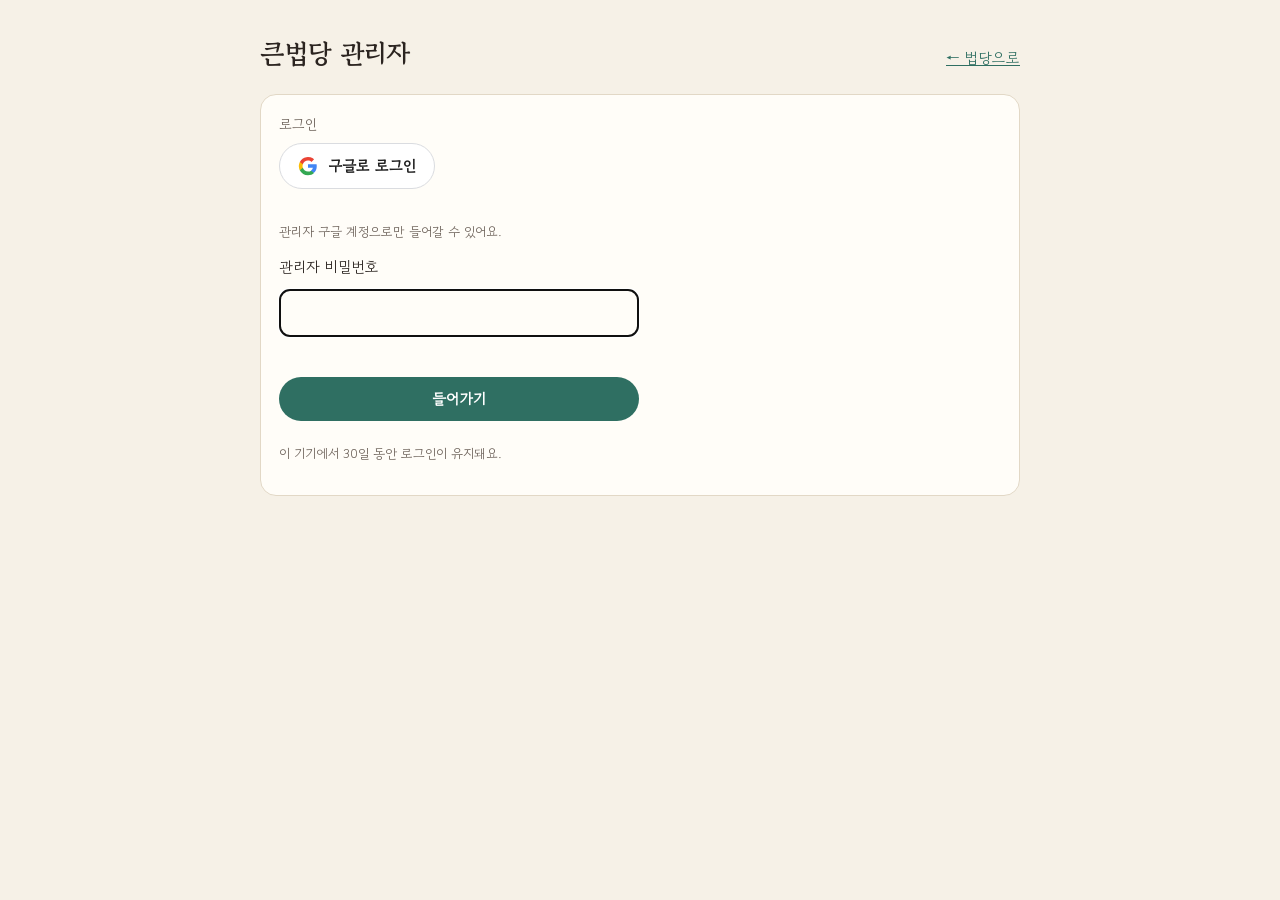
==== admin.html @ 55848417 "관리자 현황판 더하기: 지금 어디서 무엇을 · 동시접속 최고 기록 · 시간대별 방문 · 날짜별 연등 · 인기 친구·캐릭터 · 걸린 연등 목록과 내리기 (서버 배포함) Co-Auth" ====
<!doctype html>
<html lang="ko">
<head>
<meta charset="utf-8">
<meta name="viewport" content="width=device-width, initial-scale=1">
<meta name="robots" content="noindex">
<title>관리자 · 큰법당 템플스테이</title>
<link rel="icon" type="image/svg+xml" href="favicon.svg">
<link rel="stylesheet" href="https://fonts.googleapis.com/css2?family=Gowun+Batang:wght@700&family=Gowun+Dodum&display=swap">
<style>
  /* 관리자 현황판: 한지 바탕, 숫자 칸 → 지금 어디서 무엇을 → 14일 막대 · 시간대 · 연등 → 서버별 인원 · 인기 · 걸린 연등 · 신고 */
  :root { --bg: #f6f1e7; --card: #fffdf8; --fg: #2b2420; --muted: #6d625a; --line: #e2d8c6; --jade: #2f6f62; --red: #b8463f; color-scheme: light; }
  @media (prefers-color-scheme: dark) { :root { --bg: #1d1916; --card: #27221e; --fg: #efe7da; --muted: #b3a797; --line: #3d352e; --jade: #6fb5a5; --red: #e07a70; color-scheme: dark; } }
  * { box-sizing: border-box; }
  body { margin: 0; background: var(--bg); color: var(--fg); font: 15px/1.6 "Gowun Dodum", "Apple SD Gothic Neo", "Malgun Gothic", sans-serif; word-break: keep-all;
    padding: 32px max(16px, env(safe-area-inset-right)) 48px max(16px, env(safe-area-inset-left)); }
  main { max-width: 760px; margin: 0 auto; display: grid; gap: 20px; }
  header { display: flex; justify-content: space-between; align-items: baseline; gap: 12px; flex-wrap: wrap; }
  h1 { font-family: "Gowun Batang", serif; font-size: 26px; margin: 0; }
  h2 { font-size: 14px; margin: 0 0 8px; color: var(--muted); font-weight: 400; }
  a { color: var(--jade); }
  .card { background: var(--card); border: 1px solid var(--line); border-radius: 16px; padding: 18px; }
  .tiles { display: grid; grid-template-columns: repeat(3, 1fr); gap: 12px; }
  .tile { background: var(--card); border: 1px solid var(--line); border-radius: 14px; padding: 14px 16px; display: grid; gap: 2px; }
  .tile small { color: var(--muted); font-size: 12.5px; }
  .tile b { font-family: "Gowun Batang", serif; font-size: 30px; font-variant-numeric: tabular-nums; }
  .tile.live b { color: var(--jade); }
  .bars { display: flex; align-items: flex-end; gap: 6px; height: 140px; }
  .bars div { flex: 1; height: 100%; display: grid; grid-template-rows: auto 1fr auto; align-items: end; justify-items: center; min-width: 0; }
  .bars em { font-style: normal; font-size: 11px; color: var(--muted); font-variant-numeric: tabular-nums; }
  .bars i { display: block; width: 100%; background: var(--jade); border-radius: 4px 4px 0 0; min-height: 2px; }
  .bars span { font-size: 11px; color: var(--muted); font-variant-numeric: tabular-nums; }
  ul { list-style: none; margin: 0; padding: 0; display: grid; gap: 6px; }
  li { display: flex; justify-content: space-between; padding: 8px 12px; border: 1px solid var(--line); border-radius: 10px; font-variant-numeric: tabular-nums; }
  form { display: grid; gap: 10px; max-width: 360px; }
  input { font: inherit; font-size: 16px; padding: 10px 12px; border-radius: 10px; border: 1px solid var(--line); background: var(--card); color: var(--fg); }
  button { font: inherit; cursor: pointer; border: 0; border-radius: 999px; padding: 10px 18px; background: var(--jade); color: #fff; font-weight: 700; }
  button.ghost { background: transparent; color: var(--fg); border: 1px solid var(--line); font-weight: 400; }
  .row { display: flex; gap: 8px; align-items: center; flex-wrap: wrap; }
  .muted { color: var(--muted); font-size: 13px; }
  .err { color: var(--red); min-height: 1.4em; margin: 0; font-size: 14px; }
  [hidden] { display: none !important; }
  .google { display: inline-flex; align-items: center; gap: 10px; background: #fff; color: #1f1f1f; border: 1px solid #dadce0; font-weight: 600; padding: 10px 18px; }
  .google svg { width: 20px; height: 20px; }
  .report { border: 1px solid var(--line); border-radius: 12px; padding: 12px; display: grid; gap: 6px; }
  .report + .report { margin-top: 10px; }
  .report p { margin: 0; white-space: pre-wrap; }
  .report img { max-width: 100%; max-height: 260px; border-radius: 8px; border: 1px solid var(--line); cursor: zoom-in; justify-self: start; }
  .report .meta { color: var(--muted); font-size: 12.5px; }
  .report button { justify-self: start; padding: 6px 14px; font-size: 13px; }
  @media (max-width: 520px) { .tiles { grid-template-columns: 1fr 1fr; } .tile.live { grid-column: 1 / -1; } }
  .tile em { font-style: normal; color: var(--muted); font-size: 12px; }
  .two { display: grid; grid-template-columns: 1fr 1fr; gap: 18px; }
  @media (max-width: 520px) { .two { grid-template-columns: 1fr; } }
  h3 { font-size: 13px; margin: 0 0 6px; font-weight: 700; }
  /* 가로 막대 목록: 이름 · 막대 · 숫자 */
  .hbar { display: grid; gap: 5px; }
  .hbar div { display: grid; grid-template-columns: 92px 1fr 34px; gap: 8px; align-items: center; font-size: 13.5px; }
  .hbar i { display: block; height: 10px; border-radius: 5px; background: var(--jade); min-width: 3px; }
  .hbar b { text-align: right; font-variant-numeric: tabular-nums; }
  .bars.hours { gap: 2px; height: 110px; }
  .bars.hours span { font-size: 10px; }
  .bars.wish i { background: #d9925a; }
  .lantern { display: flex; align-items: center; gap: 10px; padding: 7px 10px; border: 1px solid var(--line); border-radius: 10px; font-size: 14px; }
  .lantern + .lantern { margin-top: 6px; }
  .lantern .dot { width: 14px; height: 18px; border-radius: 7px; border: 1px solid rgba(0,0,0,.15); flex: none; }
  .lantern small { color: var(--muted); margin-left: auto; font-variant-numeric: tabular-nums; }
  .lantern button { padding: 4px 12px; font-size: 12.5px; }
  .lanterns { max-height: 360px; overflow-y: auto; }
</style>
</head>
<body>
<main>
  <header>
    <h1>큰법당 관리자</h1>
    <a href="./">← 법당으로</a>
  </header>

  <section id="login" class="card" hidden>
    <h2>로그인</h2>
    <div id="google-box" hidden>
      <button id="google-btn" type="button" class="google"><svg viewBox="0 0 24 24" aria-hidden="true"><path fill="#4285F4" d="M22.5 12.2c0-.8-.1-1.5-.2-2.2H12v4.2h5.9a5 5 0 0 1-2.2 3.3v2.7h3.5c2.1-1.9 3.3-4.7 3.3-8z"/><path fill="#34A853" d="M12 23c3 0 5.5-1 7.2-2.7l-3.5-2.7c-1 .7-2.2 1.1-3.7 1.1-2.9 0-5.3-1.9-6.2-4.5H2.2v2.8A11 11 0 0 0 12 23z"/><path fill="#FBBC05" d="M5.8 14.2a6.6 6.6 0 0 1 0-4.3V7.1H2.2a11 11 0 0 0 0 9.9z"/><path fill="#EA4335" d="M12 5.4c1.6 0 3.1.6 4.2 1.7l3.1-3.1A11 11 0 0 0 2.2 7.1l3.6 2.8C6.7 7.3 9.1 5.4 12 5.4z"/></svg>구글로 로그인</button>
      <p id="g-err" class="err" role="alert"></p>
      <p class="muted">관리자 구글 계정으로만 들어갈 수 있어요.</p>
    </div>
    <form id="login-form" autocomplete="off">
      <label for="pw">관리자 비밀번호</label>
      <input id="pw" type="password" autocomplete="current-password">
      <p id="err" class="err" role="alert"></p>
      <button type="submit">들어가기</button>
      <p class="muted">이 기기에서 30일 동안 로그인이 유지돼요.</p>
    </form>
  </section>

  <section id="dash" hidden>
    <div class="tiles">
      <div class="tile live"><small>지금 접속</small><b id="t-online">-</b></div>
      <div class="tile"><small>오늘 방문</small><b id="t-today">-</b></div>
      <div class="tile"><small>누적 방문</small><b id="t-total">-</b></div>
    </div>
    <div class="tiles" style="margin-top:12px">
      <div class="tile"><small>오늘 최고 동시접속</small><b id="t-peak">-</b><em id="t-peak-at"></em></div>
      <div class="tile"><small>역대 최고 동시접속</small><b id="t-best">-</b><em id="t-best-at"></em></div>
      <div class="tile"><small>오늘 올라온 연등</small><b id="t-wish">-</b><em id="t-wish-all"></em></div>
    </div>
    <div class="card" style="margin-top:12px">
      <h2>지금 어디서 무엇을 하나요 <span class="muted">(모든 서버 합계)</span></h2>
      <div class="two"><div><h3>장소</h3><div id="l-scenes" class="hbar"></div></div><div><h3>하는 일</h3><div id="l-acts" class="hbar"></div></div></div>
    </div>
    <div class="card" style="margin-top:12px">
      <h2>최근 14일 방문</h2>
      <div id="bars" class="bars"></div>
    </div>
    <div class="card" style="margin-top:12px">
      <h2>몇 시에 많이 오나요 <span class="muted">(최근 14일 방문을 한국 시각으로 모아서)</span></h2>
      <div id="hours" class="bars hours"></div>
    </div>
    <div class="card" style="margin-top:12px">
      <h2>최근 14일 연등</h2>
      <div id="wbars" class="bars wish"></div>
    </div>
    <div class="card" style="margin-top:12px">
      <h2>지금 인기 <span class="muted">(접속한 분들이 고른 것)</span></h2>
      <div class="two"><div><h3>내 옆 친구</h3><div id="l-pets" class="hbar"></div></div><div><h3>캐릭터</h3><div id="l-types" class="hbar"></div></div></div>
    </div>
    <div class="card" style="margin-top:12px">
      <h2>걸린 연등 <span id="w-count"></span> <span class="muted">· 소원 글은 비공개라 서버에도 없어요 · 이상한 법명은 내리기</span></h2>
      <div id="lanterns" class="lanterns"></div>
    </div>
    <div class="card" style="margin-top:12px">
      <h2>지금 사람이 있는 서버</h2>
      <div id="rooms"></div>
    </div>
    <div class="card" style="margin-top:12px">
      <h2>신고 <span id="r-count"></span></h2>
      <div id="reports"></div>
    </div>
    <div class="row" style="margin-top:12px">
      <button id="refresh" class="ghost" type="button">새로 불러오기</button>
      <button id="logout" class="ghost" type="button">로그아웃</button>
      <span id="stamp" class="muted"></span>
    </div>
    <p class="muted">30초마다 저절로 새로 불러와요. 방문은 기기마다 하루 한 번 숫자만 세고, 누가 왔는지는 남기지 않아요.</p>
  </section>
</main>

<script type="module">
  import { RELAY_URL, FIREBASE, SCENES, ACTIONS, CHAR_TYPES } from './js/data.js';
  // 내 옆 친구 이름 (js/blocky.js 의 PETS 와 같게. 그 파일은 3D 그림 도구를 불러와서 여기서는 이름만 따로)
  const PET_NAMES = { dog: '강아지', cat: '고양이', hamster: '햄스터', bunny: '토끼', coffee: '커피잔', icecoffee: '아이스커피', book: '책 친구', ai: 'AI 짝꿍', claude: '클로드', drone: '드론', panda: '판다', squirrel: '다람쥐', turtle: '거북이', squid: '오징어', fishbowl: '어항 물고기', plant: '화분 친구', ghost: '꼬마 유령', rocket: '꼬마 로켓' };
  const ACT_NAMES = { ...Object.fromEntries(ACTIONS.map((a) => [a.id, a.name])), walk: '산보', jump: '점프' };
  const TYPE_NAMES = Object.fromEntries(CHAR_TYPES.map((t) => [t.id, t.name]));
  const $ = (s) => document.querySelector(s);
  const KEY = 'maeum:adminToken'; // 법당 화면과 같은 입장권 (여기서 로그인하면 법당 화면에서도 관리자)
  const getTok = () => { try { const t = localStorage.getItem(KEY) || ''; if (t && +t.split('.')[0] < Date.now()) { localStorage.removeItem(KEY); return ''; } return t; } catch { return ''; } };
  const setTok = (v) => { try { v ? localStorage.setItem(KEY, v) : localStorage.removeItem(KEY); } catch {} };
  let timer = null;

  function show(logged) {
    $('#login').hidden = logged; $('#dash').hidden = !logged;
    clearInterval(timer);
    if (logged) { load(); timer = setInterval(load, 30000); } else setTimeout(() => $('#pw').focus(), 50);
  }

  async function load() {
    const r = await fetch(`${RELAY_URL}/admin/stats`, { headers: { Authorization: `Bearer ${getTok()}` } }).catch(() => null);
    if (!r) { $('#stamp').textContent = '서버에 닿지 않았어요'; return; }
    if (r.status === 401) { setTok(''); return show(false); }
    const s = await r.json();
    $('#t-online').textContent = s.online; $('#t-today').textContent = s.today; $('#t-total').textContent = s.total;
    const days = Object.entries(s.days || {}).sort().slice(-14);
    const max = Math.max(1, ...days.map(([, n]) => n));
    $('#bars').innerHTML = days.length ? days.map(([d, n]) => `<div title="${d} · ${n}명"><em>${n}</em><i style="height:${(n / max) * 100}%"></i><span>${+d.slice(5, 7)}/${+d.slice(8)}</span></div>`).join('') : '<p class="muted">아직 기록이 없어요</p>';
    const rooms = Object.entries(s.rooms || {}).sort((a, b) => b[1] - a[1]);
    $('#rooms').innerHTML = rooms.length ? `<ul>${rooms.map(([k, n]) => `<li><span>큰법당 서버 ${k.split('-')[1]}</span><b>${n}명</b></li>`).join('')}</ul>` : '<p class="muted">지금은 접속한 분이 없어요</p>';
    // 동시접속 최고 · 연등
    const hm = (t) => t ? new Date(t).toLocaleTimeString('ko-KR', { hour: 'numeric', minute: '2-digit' }) : '';
    const kday = new Date(Date.now() + 9 * 3600e3).toISOString().slice(0, 10);
    const pk = s.peaks?.[kday];
    $('#t-peak').textContent = pk ? `${pk.n}명` : '0명'; $('#t-peak-at').textContent = pk ? hm(pk.at) : '';
    $('#t-best').textContent = `${s.best?.n || 0}명`; $('#t-best-at').textContent = s.best?.at ? new Date(s.best.at).toLocaleDateString('ko-KR', { month: 'numeric', day: 'numeric' }) + ' ' + hm(s.best.at) : '';
    $('#t-wish').textContent = `${s.wishDays?.[kday] || 0}개`; $('#t-wish-all').textContent = `지금 걸린 연등 ${s.wishes?.length || 0}개`;
    // 지금 어디서 무엇을 · 인기 (가로 막대)
    const hbar = (el, map, names, empty) => {
      const rows = Object.entries(map || {}).sort((a, b) => b[1] - a[1]);
      const max = Math.max(1, ...rows.map(([, n]) => n));
      $(el).innerHTML = rows.length ? rows.map(([k, n]) => `<div><span>${esc(names[k] || k)}</span><i style="width:${(n / max) * 100}%"></i><b>${n}</b></div>`).join('') : `<p class="muted">${empty}</p>`;
    };
    const L = s.live || {};
    hbar('#l-scenes', L.scenes, Object.fromEntries(Object.entries(SCENES).map(([k, v]) => [k, v.name])), '지금은 접속한 분이 없어요');
    hbar('#l-acts', L.acts, ACT_NAMES, '하고 있는 동작이 없어요 (걷기 · 서 있기)');
    hbar('#l-pets', L.pets, PET_NAMES, '친구를 데리고 온 분이 없어요');
    hbar('#l-types', L.types, TYPE_NAMES, '-');
    // 시간대별 방문: 최근 14일 24칸을 더해서
    const hrs = Array(24).fill(0);
    Object.entries(s.hours || {}).sort().slice(-14).forEach(([, a]) => a.forEach((n, h) => (hrs[h] += n)));
    const hmax = Math.max(1, ...hrs);
    $('#hours').innerHTML = hrs.some(Boolean) ? hrs.map((n, h) => `<div title="${h}시 · ${n}명"><em>${n || ''}</em><i style="height:${(n / hmax) * 100}%"></i><span>${h % 3 ? '' : h}</span></div>`).join('') : '<p class="muted">시간대 기록은 이번 업데이트부터 쌓여요</p>';
    // 최근 14일 연등
    const wd = Object.entries(s.wishDays || {}).sort().slice(-14), wmax = Math.max(1, ...wd.map(([, n]) => n));
    $('#wbars').innerHTML = wd.length ? wd.map(([d, n]) => `<div title="${d} · 연등 ${n}개"><em>${n}</em><i style="height:${(n / wmax) * 100}%"></i><span>${+d.slice(5, 7)}/${+d.slice(8)}</span></div>`).join('') : '<p class="muted">연등 기록은 이번 업데이트부터 쌓여요</p>';
    // 걸린 연등 (새것부터)
    const ws = [...(s.wishes || [])].reverse();
    $('#w-count').textContent = ws.length ? `${ws.length}개` : '';
    $('#lanterns').innerHTML = ws.length ? ws.map((w) => `<div class="lantern"><span class="dot" style="background:${/^#[0-9a-f]{3,8}$/i.test(w.c) ? w.c : '#ddd'}"></span><span>${esc(w.n || '이름 없음')}</span>${w.v ? `<span class="muted">마음 시주 ${Number(w.v).toLocaleString()}원</span>` : ''}<small>${w.at ? new Date(w.at).toLocaleString('ko-KR', { month: 'numeric', day: 'numeric', hour: 'numeric', minute: '2-digit' }) : '예전 연등'}</small><button class="ghost" type="button" data-unwish="${esc(w.id)}">내리기</button></div>`).join('') : '<p class="muted">걸린 연등이 없어요</p>';
    $('#stamp').textContent = `${new Date().toLocaleTimeString('ko-KR')} 기준`;
    loadReports();
  }

  const esc = (s) => String(s ?? '').replace(/[&<>"']/g, (c) => ({ '&': '&amp;', '<': '&lt;', '>': '&gt;', '"': '&quot;', "'": '&#39;' }[c]));
  async function loadReports() {
    const r = await fetch(`${RELAY_URL}/admin/reports`, { headers: { Authorization: `Bearer ${getTok()}` } }).catch(() => null);
    if (!r || !r.ok) return;
    const { reports } = await r.json();
    $('#r-count').textContent = reports.length ? `${reports.length}건` : '';
    $('#reports').innerHTML = reports.length ? reports.map((x) => `
      <div class="report">
        <div class="meta">${new Date(x.at).toLocaleString('ko-KR')} · 큰법당 서버 ${esc(x.ctx?.server || '-')} · ${esc(x.ctx?.scene)} · 보낸 분 법명 ${esc(x.ctx?.reporter || '-')}</div>
        ${x.text ? `<p>${esc(x.text)}</p>` : ''}
        ${x.img ? `<img src="${esc(x.img)}" alt="신고에 담긴 사진">` : ''}
        ${x.ctx?.people?.length ? `<div class="meta">근처에 보인 분: ${x.ctx.people.map(esc).join(', ')}</div>` : ''}
        <button class="ghost" type="button" data-del="${esc(x.id)}">확인했어요 (지우기)</button>
      </div>`).join('') : '<p class="muted">들어온 신고가 없어요</p>';
  }
  $('#reports').addEventListener('click', async (e) => {
    const im = e.target.closest('.report img');
    if (im) { const w = window.open(); if (w) w.document.write(`<img src="${im.src}" style="max-width:100%">`); return; }
    const b = e.target.closest('[data-del]');
    if (!b) return;
    b.disabled = true;
    await fetch(`${RELAY_URL}/admin/report-delete`, { method: 'POST', headers: { Authorization: `Bearer ${getTok()}`, 'Content-Type': 'application/json' }, body: JSON.stringify({ id: b.dataset.del }) }).catch(() => {});
    loadReports();
  });

  // 연등 내리기: 모든 서버의 법당 천장에서 바로 사라져요
  $('#lanterns').addEventListener('click', async (e) => {
    const b = e.target.closest('[data-unwish]');
    if (!b || !confirm('이 연등을 내릴까요? 모든 서버의 법당에서 바로 사라져요.')) return;
    b.disabled = true;
    await fetch(`${RELAY_URL}/admin/wish-delete`, { method: 'POST', headers: { Authorization: `Bearer ${getTok()}`, 'Content-Type': 'application/json' }, body: JSON.stringify({ id: b.dataset.unwish }) }).catch(() => {});
    load();
  });

  $('#login-form').addEventListener('submit', async (e) => {
    e.preventDefault();
    $('#err').textContent = '';
    const r = await fetch(`${RELAY_URL}/admin/login`, { method: 'POST', headers: { 'Content-Type': 'application/json' }, body: JSON.stringify({ password: $('#pw').value.trim() }) }).catch(() => null);
    if (!r) return ($('#err').textContent = '서버에 닿지 않았어요. 잠시 뒤 다시 해 주세요');
    if (r.status === 401) return ($('#err').textContent = '비밀번호가 맞지 않아요');
    setTok((await r.json()).token);
    $('#pw').value = '';
    show(true);
  });
  // 구글 로그인: Firebase 로 구글 창을 띄우고, 받은 증표를 서버가 검사해서 입장권을 준다
  if (FIREBASE.apiKey) {
    $('#google-box').hidden = false;
    $('#google-btn').addEventListener('click', async () => {
      $('#g-err').textContent = '';
      try {
        const { initializeApp } = await import('https://www.gstatic.com/firebasejs/10.12.2/firebase-app.js');
        const { getAuth, GoogleAuthProvider, signInWithPopup, signOut } = await import('https://www.gstatic.com/firebasejs/10.12.2/firebase-auth.js');
        const auth = getAuth(initializeApp(FIREBASE));
        const provider = new GoogleAuthProvider();
        provider.setCustomParameters({ prompt: 'select_account' });
        const cred = await signInWithPopup(auth, provider);
        const idToken = await cred.user.getIdToken();
        signOut(auth).catch(() => {}); // 구글 쪽 로그인은 남기지 않고, 우리 입장권만 쓴다
        const r = await fetch(`${RELAY_URL}/admin/google`, { method: 'POST', headers: { 'Content-Type': 'application/json' }, body: JSON.stringify({ idToken }) });
        if (r.status === 403) { const j = await r.json().catch(() => ({})); throw new Error(`${j.email || '이 계정'}은 관리자 계정이 아니에요`); }
        if (!r.ok) throw new Error('로그인을 확인하지 못했어요. 잠시 뒤 다시 해 주세요');
        setTok((await r.json()).token);
        show(true);
      } catch (err) {
        if (err?.code === 'auth/popup-closed-by-user' || err?.code === 'auth/cancelled-popup-request') return;
        $('#g-err').textContent = err?.code === 'auth/unauthorized-domain' ? '이 주소가 Firebase 승인된 도메인에 없어요' : err?.code === 'auth/operation-not-allowed' ? 'Firebase 에서 Google 로그인이 아직 꺼져 있어요' : err?.code === 'auth/popup-blocked' ? '팝업이 막혔어요. 팝업을 허용하고 다시 눌러 주세요' : (err?.message || '로그인하지 못했어요');
      }
    });
  }
  $('#refresh').addEventListener('click', load);
  $('#logout').addEventListener('click', () => { setTok(''); show(false); });
  show(!!getTok());
</script>
</body>
</html>
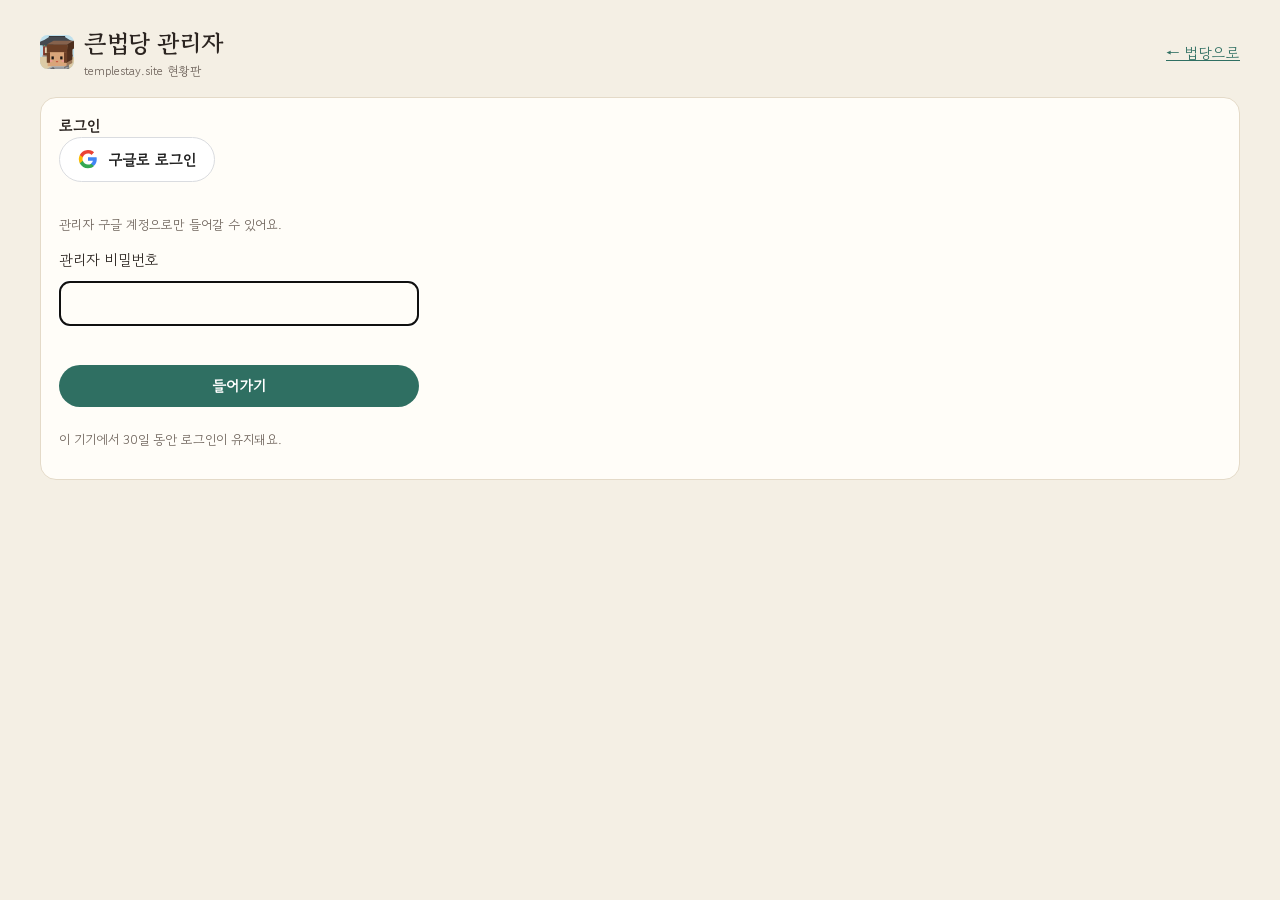
==== commit 42cbc6cb: "관리자 대시보드 새로 짜기: 숫자 6칸·14일 지표 고르기·시간대·서버 12칸·지금 인기·누적 순위 탭(체형 포함)·연등 찾기 / 서버에 체형 집계 추가(배포 전) Co-Autho" ====
--- a/admin.html
+++ b/admin.html
@@ -8,71 +8,139 @@
 <link rel="icon" type="image/svg+xml" href="favicon.svg">
 <link rel="stylesheet" href="https://fonts.googleapis.com/css2?family=Gowun+Batang:wght@700&family=Gowun+Dodum&display=swap">
 <style>
-  /* 관리자 현황판: 한지 바탕, 숫자 칸 → 지금 어디서 무엇을 → 14일 막대 · 시간대 · 연등 → 서버별 인원 · 인기 · 걸린 연등 · 신고 */
-  :root { --bg: #f6f1e7; --card: #fffdf8; --fg: #2b2420; --muted: #6d625a; --line: #e2d8c6; --jade: #2f6f62; --red: #b8463f; color-scheme: light; }
-  @media (prefers-color-scheme: dark) { :root { --bg: #1d1916; --card: #27221e; --fg: #efe7da; --muted: #b3a797; --line: #3d352e; --jade: #6fb5a5; --red: #e07a70; color-scheme: dark; } }
+  /* 관리자 현황판: 위 숫자 6칸 → 14일 흐름 · 시간대 → 지금(장소 · 하는 일 · 서버 · 인기) → 누적 순위 · 날짜별 표 → 연등 · 신고 */
+  :root { --bg: #f4efe4; --card: #fffdf8; --fg: #2b2420; --muted: #6d625a; --faint: #a4988a; --line: #e4dac8; --grid: #efe7d8;
+    --jade: #2f6f62; --jade-soft: #e2efe9; --jade-pale: #b9d6cc; --amber: #c97a3c; --amber-pale: #ecc9a8; --red: #b8463f; color-scheme: light; }
+  @media (prefers-color-scheme: dark) { :root { --bg: #1b1815; --card: #25211d; --fg: #efe7da; --muted: #b3a797; --faint: #7d7266; --line: #3a332c; --grid: #2f2a24;
+    --jade: #6fb5a5; --jade-soft: #22362f; --jade-pale: #3c6158; --amber: #e0a06a; --amber-pale: #6b4d33; --red: #e07a70; color-scheme: dark; } }
   * { box-sizing: border-box; }
-  body { margin: 0; background: var(--bg); color: var(--fg); font: 15px/1.6 "Gowun Dodum", "Apple SD Gothic Neo", "Malgun Gothic", sans-serif; word-break: keep-all;
-    padding: 32px max(16px, env(safe-area-inset-right)) 48px max(16px, env(safe-area-inset-left)); }
-  main { max-width: 760px; margin: 0 auto; display: grid; gap: 20px; }
-  header { display: flex; justify-content: space-between; align-items: baseline; gap: 12px; flex-wrap: wrap; }
-  h1 { font-family: "Gowun Batang", serif; font-size: 26px; margin: 0; }
-  h2 { font-size: 14px; margin: 0 0 8px; color: var(--muted); font-weight: 400; }
+  body { margin: 0; background: var(--bg); color: var(--fg); font: 15px/1.55 "Gowun Dodum", "Apple SD Gothic Neo", "Malgun Gothic", sans-serif; word-break: keep-all;
+    padding: 24px max(16px, env(safe-area-inset-right)) 48px max(16px, env(safe-area-inset-left)); }
+  main { max-width: 1200px; margin: 0 auto; display: grid; gap: 16px; }
   a { color: var(--jade); }
-  .card { background: var(--card); border: 1px solid var(--line); border-radius: 16px; padding: 18px; }
-  .tiles { display: grid; grid-template-columns: repeat(3, 1fr); gap: 12px; }
-  .tile { background: var(--card); border: 1px solid var(--line); border-radius: 14px; padding: 14px 16px; display: grid; gap: 2px; }
-  .tile small { color: var(--muted); font-size: 12.5px; }
-  .tile b { font-family: "Gowun Batang", serif; font-size: 30px; font-variant-numeric: tabular-nums; }
-  .tile.live b { color: var(--jade); }
-  .bars { display: flex; align-items: flex-end; gap: 6px; height: 140px; }
-  .bars div { flex: 1; height: 100%; display: grid; grid-template-rows: auto 1fr auto; align-items: end; justify-items: center; min-width: 0; }
-  .bars em { font-style: normal; font-size: 11px; color: var(--muted); font-variant-numeric: tabular-nums; }
-  .bars i { display: block; width: 100%; background: var(--jade); border-radius: 4px 4px 0 0; min-height: 2px; }
-  .bars span { font-size: 11px; color: var(--muted); font-variant-numeric: tabular-nums; }
-  ul { list-style: none; margin: 0; padding: 0; display: grid; gap: 6px; }
-  li { display: flex; justify-content: space-between; padding: 8px 12px; border: 1px solid var(--line); border-radius: 10px; font-variant-numeric: tabular-nums; }
-  form { display: grid; gap: 10px; max-width: 360px; }
-  input { font: inherit; font-size: 16px; padding: 10px 12px; border-radius: 10px; border: 1px solid var(--line); background: var(--card); color: var(--fg); }
-  button { font: inherit; cursor: pointer; border: 0; border-radius: 999px; padding: 10px 18px; background: var(--jade); color: #fff; font-weight: 700; }
-  button.ghost { background: transparent; color: var(--fg); border: 1px solid var(--line); font-weight: 400; }
-  .row { display: flex; gap: 8px; align-items: center; flex-wrap: wrap; }
+  h1 { font-family: "Gowun Batang", serif; font-size: 24px; margin: 0; }
+  h2 { font-size: 15px; margin: 0; font-weight: 700; }
+  h3 { font-size: 12.5px; margin: 0 0 8px; font-weight: 400; color: var(--muted); }
+  [hidden] { display: none !important; }
   .muted { color: var(--muted); font-size: 13px; }
   .err { color: var(--red); min-height: 1.4em; margin: 0; font-size: 14px; }
-  [hidden] { display: none !important; }
+  button { font: inherit; cursor: pointer; border: 0; border-radius: 999px; padding: 9px 16px; background: var(--jade); color: #fff; font-weight: 700; }
+  button.ghost { background: transparent; color: var(--fg); border: 1px solid var(--line); font-weight: 400; }
+  button.ghost:hover { background: var(--grid); }
+  input { font: inherit; font-size: 16px; padding: 9px 12px; border-radius: 10px; border: 1px solid var(--line); background: var(--card); color: var(--fg); }
+  form { display: grid; gap: 10px; max-width: 360px; }
   .google { display: inline-flex; align-items: center; gap: 10px; background: #fff; color: #1f1f1f; border: 1px solid #dadce0; font-weight: 600; padding: 10px 18px; }
   .google svg { width: 20px; height: 20px; }
+
+  /* 머리줄 */
+  .top { display: flex; align-items: center; gap: 12px; flex-wrap: wrap; }
+  .top .brand { display: flex; align-items: center; gap: 10px; margin-right: auto; }
+  .top .brand img { width: 34px; height: 34px; }
+  .top .brand small { display: block; color: var(--muted); font-size: 12.5px; }
+  .live-pill { display: inline-flex; align-items: center; gap: 8px; font-size: 13px; color: var(--muted); }
+  .live-pill i { width: 8px; height: 8px; border-radius: 50%; background: #3fb57a; box-shadow: 0 0 0 3px rgba(63, 181, 122, .22); }
+  .live-pill.off i { background: var(--faint); box-shadow: none; }
+
+  /* 카드 · 격자 */
+  .card { background: var(--card); border: 1px solid var(--line); border-radius: 16px; padding: 16px 18px; min-width: 0; }
+  .card-head { display: flex; align-items: center; justify-content: space-between; gap: 10px; flex-wrap: wrap; margin-bottom: 14px; }
+  .card-head .muted { font-size: 12.5px; }
+  .grid { display: grid; grid-template-columns: repeat(12, 1fr); gap: 16px; }
+  .s4 { grid-column: span 4; } .s5 { grid-column: span 5; } .s6 { grid-column: span 6; } .s7 { grid-column: span 7; } .s8 { grid-column: span 8; } .s12 { grid-column: span 12; }
+  @media (max-width: 980px) { .s4, .s5, .s7 { grid-column: span 6; } .s8 { grid-column: span 12; } }
+  @media (max-width: 680px) { .grid > * { grid-column: span 12 !important; } }
+
+  /* 숫자 6칸 */
+  .kpis { display: grid; grid-template-columns: repeat(6, 1fr); gap: 12px; }
+  @media (max-width: 980px) { .kpis { grid-template-columns: repeat(3, 1fr); } }
+  @media (max-width: 520px) { .kpis { grid-template-columns: repeat(2, 1fr); } }
+  .kpi { background: var(--card); border: 1px solid var(--line); border-radius: 14px; padding: 13px 15px; display: grid; gap: 1px; align-content: start; }
+  .kpi small { color: var(--muted); font-size: 12.5px; }
+  .kpi b { font-family: "Gowun Batang", serif; font-size: 30px; line-height: 1.2; font-variant-numeric: tabular-nums; }
+  .kpi b u { text-decoration: none; font-size: 15px; margin-left: 2px; font-family: "Gowun Dodum", sans-serif; color: var(--muted); }
+  .kpi em { font-style: normal; color: var(--muted); font-size: 12px; }
+  .kpi.live { background: var(--jade-soft); border-color: var(--jade-pale); }
+  .kpi.live b { color: var(--jade); }
+  .delta { font-variant-numeric: tabular-nums; }
+
+  /* 단추 묶음 (지표 · 순위 고르기) */
+  .seg { display: inline-flex; gap: 2px; padding: 3px; border-radius: 999px; background: var(--grid); flex-wrap: wrap; }
+  .seg button { background: transparent; color: var(--muted); font-weight: 400; padding: 5px 12px; font-size: 13px; }
+  .seg button[aria-pressed="true"] { background: var(--card); color: var(--fg); font-weight: 700; box-shadow: 0 1px 2px rgba(0,0,0,.08); }
+
+  /* 세로 막대 (14일 · 시간대) */
+  .vbars { position: relative; display: flex; align-items: flex-end; gap: 4px; height: 190px; padding-top: 18px; border-bottom: 1px solid var(--line);
+    background: linear-gradient(var(--grid) 1px, transparent 1px) 0 18px / 100% 43px; }
+  .vbars .col { position: relative; flex: 1; height: 100%; display: flex; flex-direction: column; justify-content: flex-end; align-items: center; min-width: 0; cursor: default; }
+  .vbars .col i { width: 100%; max-width: 30px; background: var(--jade-pale); border-radius: 4px 4px 0 0; min-height: 2px; }
+  .vbars .col.hi i { background: var(--jade); }
+  .vbars.amber .col i { background: var(--amber-pale); } .vbars.amber .col.hi i { background: var(--amber); }
+  .vbars .col:hover i { filter: brightness(.9); }
+  .vbars .col em { position: absolute; font-style: normal; font-size: 11.5px; color: var(--fg); font-variant-numeric: tabular-nums; transform: translateY(-100%); padding-bottom: 2px; }
+  .xlab { display: flex; gap: 4px; margin-top: 5px; }
+  .xlab span { flex: 1; text-align: center; font-size: 11px; color: var(--muted); font-variant-numeric: tabular-nums; min-width: 0; white-space: nowrap; }
+  .vbars.hours { gap: 2px; height: 160px; padding-top: 26px; background-position: 0 26px; }
+  .headline { font-size: 13.5px; margin: 10px 0 0; }
+  .headline b { color: var(--jade); }
+
+  /* 가로 막대 (장소 · 하는 일 · 인기 · 순위) */
+  .hbar { display: grid; gap: 7px; }
+  .hbar .row { display: grid; grid-template-columns: 22px minmax(70px, 130px) 1fr 54px; gap: 8px; align-items: center; font-size: 13.5px; }
+  .hbar.plain .row { grid-template-columns: minmax(70px, 110px) 1fr 34px; }
+  .hbar .no { color: var(--muted); font-size: 12px; text-align: center; font-variant-numeric: tabular-nums; }
+  .hbar .name { overflow: hidden; text-overflow: ellipsis; white-space: nowrap; }
+  .hbar .track { height: 10px; border-radius: 5px; background: var(--grid); overflow: hidden; }
+  .hbar .track i { display: block; height: 100%; border-radius: 5px; background: var(--jade); min-width: 3px; }
+  .hbar .row.top1 .track i { background: var(--jade); } .hbar .row:not(.top1) .track i { background: var(--jade-pale); }
+  .hbar b { text-align: right; font-variant-numeric: tabular-nums; font-size: 13px; }
+  .hbar b small { color: var(--muted); font-weight: 400; margin-left: 3px; }
+
+  /* 서버 */
+  .servers { display: grid; grid-template-columns: repeat(4, 1fr); gap: 6px; }
+  .srv { border: 1px solid var(--line); border-radius: 10px; padding: 7px 9px; display: grid; gap: 4px; font-size: 12.5px; }
+  .srv b { font-size: 15px; font-variant-numeric: tabular-nums; }
+  .srv.empty { color: var(--faint); border-style: dashed; }
+  .srv .track { height: 4px; border-radius: 2px; background: var(--grid); }
+  .srv .track i { display: block; height: 100%; border-radius: 2px; background: var(--jade); }
+
+  /* 날짜별 표 */
+  .tablewrap { overflow-x: auto; }
+  table.daily { width: 100%; border-collapse: collapse; font-size: 13px; font-variant-numeric: tabular-nums; white-space: nowrap; }
+  .daily th, .daily td { padding: 6px 8px; text-align: right; border-bottom: 1px solid var(--grid); }
+  .daily th:first-child, .daily td:first-child { text-align: left; }
+  .daily th { color: var(--muted); font-weight: 400; font-size: 12px; position: sticky; top: 0; background: var(--card); }
+  .daily tr.today td { font-weight: 700; color: var(--jade); }
+  .daily td.zero { color: var(--faint); }
+
+  /* 연등 · 신고 */
+  .lanterns { max-height: 420px; overflow-y: auto; display: grid; gap: 6px; }
+  .lantern { display: flex; align-items: center; gap: 10px; padding: 7px 10px; border: 1px solid var(--line); border-radius: 10px; font-size: 14px; }
+  .lantern .dot { width: 13px; height: 17px; border-radius: 7px; border: 1px solid rgba(0,0,0,.15); flex: none; }
+  .lantern small { color: var(--muted); margin-left: auto; font-variant-numeric: tabular-nums; white-space: nowrap; }
+  .lantern button { padding: 3px 11px; font-size: 12.5px; }
   .report { border: 1px solid var(--line); border-radius: 12px; padding: 12px; display: grid; gap: 6px; }
   .report + .report { margin-top: 10px; }
   .report p { margin: 0; white-space: pre-wrap; }
-  .report img { max-width: 100%; max-height: 260px; border-radius: 8px; border: 1px solid var(--line); cursor: zoom-in; justify-self: start; }
+  .report img { max-width: 100%; max-height: 240px; border-radius: 8px; border: 1px solid var(--line); cursor: zoom-in; justify-self: start; }
   .report .meta { color: var(--muted); font-size: 12.5px; }
-  .report button { justify-self: start; padding: 6px 14px; font-size: 13px; }
-  @media (max-width: 520px) { .tiles { grid-template-columns: 1fr 1fr; } .tile.live { grid-column: 1 / -1; } }
-  .tile em { font-style: normal; color: var(--muted); font-size: 12px; }
-  .two { display: grid; grid-template-columns: 1fr 1fr; gap: 18px; }
-  @media (max-width: 520px) { .two { grid-template-columns: 1fr; } }
-  h3 { font-size: 13px; margin: 0 0 6px; font-weight: 700; }
-  /* 가로 막대 목록: 이름 · 막대 · 숫자 */
-  .hbar { display: grid; gap: 5px; }
-  .hbar div { display: grid; grid-template-columns: 92px 1fr 34px; gap: 8px; align-items: center; font-size: 13.5px; }
-  .hbar i { display: block; height: 10px; border-radius: 5px; background: var(--jade); min-width: 3px; }
-  .hbar b { text-align: right; font-variant-numeric: tabular-nums; }
-  .bars.hours { gap: 2px; height: 110px; }
-  .bars.hours span { font-size: 10px; }
-  .bars.wish i { background: #d9925a; }
-  .lantern { display: flex; align-items: center; gap: 10px; padding: 7px 10px; border: 1px solid var(--line); border-radius: 10px; font-size: 14px; }
-  .lantern + .lantern { margin-top: 6px; }
-  .lantern .dot { width: 14px; height: 18px; border-radius: 7px; border: 1px solid rgba(0,0,0,.15); flex: none; }
-  .lantern small { color: var(--muted); margin-left: auto; font-variant-numeric: tabular-nums; }
-  .lantern button { padding: 4px 12px; font-size: 12.5px; }
-  .lanterns { max-height: 360px; overflow-y: auto; }
+  .report button { justify-self: start; padding: 5px 13px; font-size: 13px; }
+  .badge { display: inline-block; min-width: 20px; padding: 0 7px; border-radius: 999px; background: var(--grid); color: var(--muted); font-size: 12px; text-align: center; font-weight: 400; margin-left: 4px; }
+  .badge.alert { background: var(--red); color: #fff; }
+  .empty-note { color: var(--muted); font-size: 13px; margin: 6px 0; }
+
+  /* 마우스를 올리면 뜨는 작은 창 */
+  #tip { position: fixed; z-index: 50; pointer-events: none; background: var(--fg); color: var(--bg); padding: 6px 10px; border-radius: 8px; font-size: 12.5px; line-height: 1.4;
+    transform: translate(-50%, calc(-100% - 10px)); white-space: nowrap; opacity: 0; transition: opacity .1s; }
+  #tip.on { opacity: 1; }
+  .foot { display: flex; gap: 8px; align-items: center; flex-wrap: wrap; }
 </style>
 </head>
 <body>
 <main>
-  <header>
-    <h1>큰법당 관리자</h1>
+  <header class="top">
+    <div class="brand"><img src="favicon.svg" alt=""><div><h1>큰법당 관리자</h1><small>templestay.site 현황판</small></div></div>
+    <span id="live-pill" class="live-pill off" hidden><i></i><span id="stamp">불러오는 중</span></span>
+    <button id="refresh" class="ghost" type="button" hidden>새로 불러오기</button>
     <a href="./">← 법당으로</a>
   </header>
 
@@ -92,135 +160,263 @@
     </form>
   </section>
 
-  <section id="dash" hidden>
-    <div class="tiles">
-      <div class="tile live"><small>지금 접속</small><b id="t-online">-</b></div>
-      <div class="tile"><small>오늘 방문</small><b id="t-today">-</b></div>
-      <div class="tile"><small>누적 방문</small><b id="t-total">-</b></div>
+  <section id="dash" hidden style="display:grid;gap:16px">
+    <!-- 숫자 6칸 -->
+    <div class="kpis">
+      <div class="kpi live"><small>지금 접속</small><b id="k-online">-</b><em id="k-online-sub"></em></div>
+      <div class="kpi"><small>오늘 방문</small><b id="k-today">-</b><em id="k-today-sub"></em></div>
+      <div class="kpi"><small>오늘 입장</small><b id="k-joins">-</b><em id="k-joins-sub"></em></div>
+      <div class="kpi"><small>오늘 연등</small><b id="k-wish">-</b><em id="k-wish-sub"></em></div>
+      <div class="kpi"><small>평균 머문 시간</small><b id="k-stay">-</b><em id="k-stay-sub"></em></div>
+      <div class="kpi"><small>오늘 최고 동시접속</small><b id="k-peak">-</b><em id="k-peak-sub"></em></div>
     </div>
-    <div class="tiles" style="margin-top:12px">
-      <div class="tile"><small>오늘 최고 동시접속</small><b id="t-peak">-</b><em id="t-peak-at"></em></div>
-      <div class="tile"><small>역대 최고 동시접속</small><b id="t-best">-</b><em id="t-best-at"></em></div>
-      <div class="tile"><small>오늘 올라온 연등</small><b id="t-wish">-</b><em id="t-wish-all"></em></div>
+
+    <div class="grid">
+      <div class="card s8">
+        <div class="card-head"><h2>최근 14일</h2>
+          <div class="seg" id="seg-days" role="group" aria-label="볼 숫자">
+            <button type="button" data-m="days" aria-pressed="true">방문</button><button type="button" data-m="joins" aria-pressed="false">입장</button><button type="button" data-m="wish" aria-pressed="false">연등</button><button type="button" data-m="peak" aria-pressed="false">최고 동시접속</button>
+          </div></div>
+        <div id="days" class="vbars"></div><div id="days-x" class="xlab"></div>
+        <p id="days-head" class="headline"></p>
+      </div>
+      <div class="card s4">
+        <div class="card-head"><h2>몇 시에 많이 오나요</h2><span class="muted">최근 14일 · 한국 시각</span></div>
+        <div id="hours" class="vbars hours"></div><div id="hours-x" class="xlab"></div>
+        <p id="hours-head" class="headline"></p>
+      </div>
+
+      <div class="card s4">
+        <div class="card-head"><h2>지금 어디에 있나요</h2><span class="muted">모든 서버</span></div>
+        <div id="l-scenes" class="hbar plain"></div>
+        <h3 style="margin-top:16px">하고 있는 동작</h3>
+        <div id="l-acts" class="hbar plain"></div>
+      </div>
+      <div class="card s4">
+        <div class="card-head"><h2>서버별 인원</h2><span class="muted" id="srv-sub"></span></div>
+        <div id="servers" class="servers"></div>
+      </div>
+      <div class="card s4">
+        <div class="card-head"><h2>지금 인기</h2>
+          <div class="seg" id="seg-live" role="group" aria-label="지금 인기 종류"></div></div>
+        <div id="l-pop" class="hbar plain"></div>
+      </div>
+
+      <div class="card s6">
+        <div class="card-head"><h2>누적 순위</h2><span class="muted">들어올 때 고른 모습 · 많이 한 동작</span></div>
+        <div class="seg" id="seg-rank" role="group" aria-label="순위 종류" style="margin-bottom:14px"></div>
+        <div id="rank" class="hbar"></div>
+      </div>
+      <div class="card s6">
+        <div class="card-head"><h2>날짜별 한눈에</h2><span class="muted">최근 14일 · 한국 날짜</span></div>
+        <div class="tablewrap"><table id="daily" class="daily"></table></div>
+      </div>
+
+      <div class="card s7">
+        <div class="card-head"><h2>걸린 연등 <span id="w-count" class="badge"></span></h2>
+          <input id="w-find" type="search" placeholder="법명으로 찾기" aria-label="법명으로 찾기" style="font-size:14px;padding:6px 10px;max-width:180px"></div>
+        <p class="muted" style="margin:-6px 0 10px">소원 글은 비공개라 서버에도 없어요. 이상한 법명은 내리기.</p>
+        <div id="lanterns" class="lanterns"></div>
+      </div>
+      <div class="card s5">
+        <div class="card-head"><h2>신고 <span id="r-count" class="badge"></span></h2></div>
+        <div id="reports"></div>
+      </div>
     </div>
-    <div class="card" style="margin-top:12px">
-      <h2>지금 어디서 무엇을 하나요 <span class="muted">(모든 서버 합계)</span></h2>
-      <div class="two"><div><h3>장소</h3><div id="l-scenes" class="hbar"></div></div><div><h3>하는 일</h3><div id="l-acts" class="hbar"></div></div></div>
+
+    <div class="foot">
+      <button id="logout" class="ghost" type="button">로그아웃</button>
+      <span class="muted">30초마다 저절로 새로 불러와요. 방문은 기기마다 하루 한 번 숫자만 세고, 누가 왔는지는 남기지 않아요.</span>
     </div>
-    <div class="card" style="margin-top:12px">
-      <h2>최근 14일 방문</h2>
-      <div id="bars" class="bars"></div>
-    </div>
-    <div class="card" style="margin-top:12px">
-      <h2>몇 시에 많이 오나요 <span class="muted">(최근 14일 방문을 한국 시각으로 모아서)</span></h2>
-      <div id="hours" class="bars hours"></div>
-    </div>
-    <div class="card" style="margin-top:12px">
-      <h2>최근 14일 연등</h2>
-      <div id="wbars" class="bars wish"></div>
-    </div>
-    <div class="card" style="margin-top:12px">
-      <h2>지금 인기 <span class="muted">(접속한 분들이 고른 것)</span></h2>
-      <div class="two"><div><h3>내 옆 친구</h3><div id="l-pets" class="hbar"></div></div><div><h3>캐릭터</h3><div id="l-types" class="hbar"></div></div></div>
-    </div>
-    <div class="card" style="margin-top:12px">
-      <h2>걸린 연등 <span id="w-count"></span> <span class="muted">· 소원 글은 비공개라 서버에도 없어요 · 이상한 법명은 내리기</span></h2>
-      <div id="lanterns" class="lanterns"></div>
-    </div>
-    <div class="card" style="margin-top:12px">
-      <h2>지금 사람이 있는 서버</h2>
-      <div id="rooms"></div>
-    </div>
-    <div class="card" style="margin-top:12px">
-      <h2>신고 <span id="r-count"></span></h2>
-      <div id="reports"></div>
-    </div>
-    <div class="row" style="margin-top:12px">
-      <button id="refresh" class="ghost" type="button">새로 불러오기</button>
-      <button id="logout" class="ghost" type="button">로그아웃</button>
-      <span id="stamp" class="muted"></span>
-    </div>
-    <p class="muted">30초마다 저절로 새로 불러와요. 방문은 기기마다 하루 한 번 숫자만 세고, 누가 왔는지는 남기지 않아요.</p>
   </section>
 </main>
+<div id="tip" role="tooltip"></div>
 
 <script type="module">
-  import { RELAY_URL, FIREBASE, SCENES, ACTIONS, CHAR_TYPES } from './js/data.js';
+  import { RELAY_URL, FIREBASE, SCENES, ACTIONS, CHAR_TYPES, OUTFITS, ACCESSORIES, LOCATIONS, BODIES, SERVER_COUNT, SERVER_CAP } from './js/data.js';
   // 내 옆 친구 이름 (js/blocky.js 의 PETS 와 같게. 그 파일은 3D 그림 도구를 불러와서 여기서는 이름만 따로)
-  const PET_NAMES = { dog: '강아지', cat: '고양이', hamster: '햄스터', bunny: '토끼', coffee: '커피잔', icecoffee: '아이스커피', book: '책 친구', ai: 'AI 짝꿍', claude: '클로드', drone: '드론', panda: '판다', squirrel: '다람쥐', turtle: '거북이', squid: '오징어', fishbowl: '어항 물고기', plant: '화분 친구', ghost: '꼬마 유령', rocket: '꼬마 로켓' };
+  const PET_NAMES = { dog: '강아지', cat: '고양이', russianblue: '러시안 블루', hamster: '햄스터', bunny: '토끼', panda: '판다', squirrel: '다람쥐', turtle: '거북이', squid: '오징어', fishbowl: '어항 물고기', baekgu: '백구', otter: '수달',
+    ai: 'AI 짝꿍', claude: '클로드', drone: '드론', coffee: '커피잔', icecoffee: '아이스커피', book: '책 친구', laptop: '노트북', tablet: '태블릿', ghost: '꼬마 유령', pumpkin: '호박 등불', plant: '화분 친구', rocket: '꼬마 로켓', none: '친구 없이' };
   const ACT_NAMES = { ...Object.fromEntries(ACTIONS.map((a) => [a.id, a.name])), walk: '산보', jump: '점프' };
   const TYPE_NAMES = Object.fromEntries(CHAR_TYPES.map((t) => [t.id, t.name]));
+  const TYPE_G_NAMES = Object.fromEntries(CHAR_TYPES.flatMap((t) => [[`${t.id}:f`, `${t.name} · 여`], [`${t.id}:m`, `${t.name} · 남`]]));
+  const OUTFIT_NAMES = { ...Object.fromEntries(OUTFITS.map((o) => [o.id, o.name])), own: '캐릭터 기본 옷' };
+  const ACC_NAMES = { ...Object.fromEntries(ACCESSORIES.map((a) => [a.id, a.name])), none: '장신구 없이' };
+  const DESIGN_NAMES = Object.fromEntries(LOCATIONS.map((l) => [l.id, l.name]));
+  const BODY_NAMES = Object.fromEntries(BODIES.map((b) => [b.id, b.label]));
+  const SCENE_NAMES = Object.fromEntries(Object.entries(SCENES).map(([k, v]) => [k, v.name]));
+
   const $ = (s) => document.querySelector(s);
+  const esc = (s) => String(s ?? '').replace(/[&<>"']/g, (c) => ({ '&': '&amp;', '<': '&lt;', '>': '&gt;', '"': '&quot;', "'": '&#39;' }[c]));
+  const num = (n) => Number(n || 0).toLocaleString('ko-KR');
+  const mmss = (sec) => { sec = Math.round(sec || 0); return sec >= 3600 ? `${Math.floor(sec / 3600)}시간 ${Math.round((sec % 3600) / 60)}분` : sec >= 60 ? `${Math.floor(sec / 60)}분 ${sec % 60}초` : `${sec}초`; };
+  const kdayOf = (ms) => new Date(ms + 9 * 3600e3).toISOString().slice(0, 10);
+  const md = (d) => `${+d.slice(5, 7)}/${+d.slice(8)}`;
+  const wk = (d) => '일월화수목금토'[new Date(d + 'T00:00:00Z').getUTCDay()];
+  const hm = (t) => t ? new Date(t).toLocaleTimeString('ko-KR', { hour: 'numeric', minute: '2-digit' }) : '';
+  // 어제와 견주기: 화살표 + 부호로 (색만으로 알리지 않게)
+  const delta = (a, b, unit = '') => !b ? (a ? '어제 0' : '어제와 같아요') : a === b ? `어제와 같아요 (${num(b)}${unit})` : `어제 ${num(b)}${unit} · ${a > b ? '▲' : '▼'} ${Math.abs(Math.round(((a - b) / b) * 100))}%`;
+
   const KEY = 'maeum:adminToken'; // 법당 화면과 같은 입장권 (여기서 로그인하면 법당 화면에서도 관리자)
   const getTok = () => { try { const t = localStorage.getItem(KEY) || ''; if (t && +t.split('.')[0] < Date.now()) { localStorage.removeItem(KEY); return ''; } return t; } catch { return ''; } };
   const setTok = (v) => { try { v ? localStorage.setItem(KEY, v) : localStorage.removeItem(KEY); } catch {} };
-  let timer = null;
+  let timer = null, S = null;
+  const view = { days: 'days', live: 'pets', rank: 'type' };
 
   function show(logged) {
-    $('#login').hidden = logged; $('#dash').hidden = !logged;
+    $('#login').hidden = logged; $('#dash').hidden = !logged; $('#live-pill').hidden = !logged; $('#refresh').hidden = !logged;
     clearInterval(timer);
     if (logged) { load(); timer = setInterval(load, 30000); } else setTimeout(() => $('#pw').focus(), 50);
   }
 
   async function load() {
     const r = await fetch(`${RELAY_URL}/admin/stats`, { headers: { Authorization: `Bearer ${getTok()}` } }).catch(() => null);
-    if (!r) { $('#stamp').textContent = '서버에 닿지 않았어요'; return; }
+    if (!r) { $('#stamp').textContent = '서버에 닿지 않았어요'; $('#live-pill').classList.add('off'); return; }
     if (r.status === 401) { setTok(''); return show(false); }
-    const s = await r.json();
-    $('#t-online').textContent = s.online; $('#t-today').textContent = s.today; $('#t-total').textContent = s.total;
-    const days = Object.entries(s.days || {}).sort().slice(-14);
-    const max = Math.max(1, ...days.map(([, n]) => n));
-    $('#bars').innerHTML = days.length ? days.map(([d, n]) => `<div title="${d} · ${n}명"><em>${n}</em><i style="height:${(n / max) * 100}%"></i><span>${+d.slice(5, 7)}/${+d.slice(8)}</span></div>`).join('') : '<p class="muted">아직 기록이 없어요</p>';
-    const rooms = Object.entries(s.rooms || {}).sort((a, b) => b[1] - a[1]);
-    $('#rooms').innerHTML = rooms.length ? `<ul>${rooms.map(([k, n]) => `<li><span>큰법당 서버 ${k.split('-')[1]}</span><b>${n}명</b></li>`).join('')}</ul>` : '<p class="muted">지금은 접속한 분이 없어요</p>';
-    // 동시접속 최고 · 연등
-    const hm = (t) => t ? new Date(t).toLocaleTimeString('ko-KR', { hour: 'numeric', minute: '2-digit' }) : '';
-    const kday = new Date(Date.now() + 9 * 3600e3).toISOString().slice(0, 10);
-    const pk = s.peaks?.[kday];
-    $('#t-peak').textContent = pk ? `${pk.n}명` : '0명'; $('#t-peak-at').textContent = pk ? hm(pk.at) : '';
-    $('#t-best').textContent = `${s.best?.n || 0}명`; $('#t-best-at').textContent = s.best?.at ? new Date(s.best.at).toLocaleDateString('ko-KR', { month: 'numeric', day: 'numeric' }) + ' ' + hm(s.best.at) : '';
-    $('#t-wish').textContent = `${s.wishDays?.[kday] || 0}개`; $('#t-wish-all').textContent = `지금 걸린 연등 ${s.wishes?.length || 0}개`;
-    // 지금 어디서 무엇을 · 인기 (가로 막대)
-    const hbar = (el, map, names, empty) => {
-      const rows = Object.entries(map || {}).sort((a, b) => b[1] - a[1]);
-      const max = Math.max(1, ...rows.map(([, n]) => n));
-      $(el).innerHTML = rows.length ? rows.map(([k, n]) => `<div><span>${esc(names[k] || k)}</span><i style="width:${(n / max) * 100}%"></i><b>${n}</b></div>`).join('') : `<p class="muted">${empty}</p>`;
-    };
-    const L = s.live || {};
-    hbar('#l-scenes', L.scenes, Object.fromEntries(Object.entries(SCENES).map(([k, v]) => [k, v.name])), '지금은 접속한 분이 없어요');
+    S = await r.json();
+    $('#live-pill').classList.remove('off');
+    $('#stamp').textContent = `실시간 · ${new Date().toLocaleTimeString('ko-KR', { hour: 'numeric', minute: '2-digit', second: '2-digit' })} 기준`;
+    render();
+    loadReports();
+  }
+
+  // 지난 n일 (한국 날짜, 오래된 날부터)
+  const lastDays = (n) => Array.from({ length: n }, (_, i) => kdayOf(Date.now() - (n - 1 - i) * 864e5));
+
+  function render() {
+    const s = S, today = kdayOf(Date.now()), yday = kdayOf(Date.now() - 864e5);
+    // ── 숫자 6칸
+    const rooms = Object.entries(s.rooms || {});
+    $('#k-online').innerHTML = `${num(s.online)}<u>명</u>`;
+    $('#k-online-sub').textContent = rooms.length ? `서버 ${rooms.length}곳에 있어요` : '지금은 아무도 없어요';
+    $('#k-today').innerHTML = `${num(s.today)}<u>명</u>`;
+    $('#k-today-sub').textContent = delta(s.today || 0, s.days?.[yday] || 0, '명');
+    $('#k-joins').innerHTML = `${num(s.joins?.[today])}<u>번</u>`;
+    $('#k-joins-sub').textContent = delta(s.joins?.[today] || 0, s.joins?.[yday] || 0, '번');
+    $('#k-wish').innerHTML = `${num(s.wishDays?.[today])}<u>개</u>`;
+    $('#k-wish-sub').textContent = `누적 ${num(s.wishTotal)}개 · 지금 걸린 ${num(s.wishes?.length)}개`;
+    const last7 = lastDays(7), sum = (m, ks) => ks.reduce((n, k) => n + (m?.[k] || 0), 0), n7 = sum(s.stayN, last7);
+    const avgToday = s.stayN?.[today] ? s.staySec[today] / s.stayN[today] : 0;
+    $('#k-stay').textContent = avgToday ? mmss(avgToday) : '-';
+    $('#k-stay-sub').textContent = n7 ? `최근 7일 평균 ${mmss(sum(s.staySec, last7) / n7)}` : '나간 분이 생기면 계산해요';
+    $('#k-peak').innerHTML = `${num(s.peaks?.[today]?.n)}<u>명</u>`;
+    $('#k-peak-sub').textContent = s.best?.n ? `역대 ${s.best.n}명 · ${new Date(s.best.at).toLocaleDateString('ko-KR', { month: 'numeric', day: 'numeric' })}` : '';
+
+    renderDays(); renderHours(); renderLive(); renderRank(); renderDaily(); renderLanterns();
+  }
+
+  // ── 최근 14일: 한 번에 한 숫자만 (축이 둘인 그래프는 만들지 않아요)
+  const DAY_METRICS = {
+    days: { name: '방문', unit: '명', get: (d) => S.days?.[d] || 0 },
+    joins: { name: '입장', unit: '번', get: (d) => S.joins?.[d] || 0 },
+    wish: { name: '연등', unit: '개', get: (d) => S.wishDays?.[d] || 0, amber: true },
+    peak: { name: '최고 동시접속', unit: '명', get: (d) => S.peaks?.[d]?.n || 0 },
+  };
+  function renderDays() {
+    const M = DAY_METRICS[view.days], ds = lastDays(14), vals = ds.map(M.get), max = Math.max(1, ...vals), today = ds[13];
+    const top = vals.indexOf(Math.max(...vals));
+    $('#days').classList.toggle('amber', !!M.amber);
+    // 숫자는 오늘과 가장 많은 날에만 (나머지는 마우스를 올리면)
+    $('#days').innerHTML = ds.map((d, i) => `<div class="col${d === today ? ' hi' : ''}" data-tip="${md(d)} (${wk(d)}) · ${M.name} ${num(vals[i])}${M.unit}">${(d === today || (i === top && vals[i])) ? `<em style="bottom:${(vals[i] / max) * 100}%">${num(vals[i])}</em>` : ''}<i style="height:${(vals[i] / max) * 100}%"></i></div>`).join('');
+    $('#days-x').innerHTML = ds.map((d, i) => `<span>${(13 - i) % 2 ? '' : md(d)}</span>`).join('');   // 오늘부터 하루 걸러
+    const total = vals.reduce((a, b) => a + b, 0);
+    $('#days-head').innerHTML = total ? `14일 동안 ${M.name} <b>${num(total)}${M.unit}</b> · 하루 평균 ${num(Math.round(total / 14))}${M.unit} · 가장 많은 날 ${md(ds[top])} (${wk(ds[top])})` : '아직 기록이 없어요';
+  }
+
+  // ── 시간대: 최근 14일 24칸을 더해서
+  function renderHours() {
+    const hrs = Array(24).fill(0);
+    Object.entries(S.hours || {}).sort().slice(-14).forEach(([, a]) => a.forEach((n, h) => (hrs[h] += n)));
+    const max = Math.max(1, ...hrs), top = hrs.indexOf(Math.max(...hrs));
+    $('#hours').innerHTML = hrs.map((n, h) => `<div class="col${h === top && n ? ' hi' : ''}" data-tip="${h}시 ~ ${h + 1}시 · ${num(n)}명">${h === top && n ? `<em style="bottom:${(n / max) * 100}%">${num(n)}</em>` : ''}<i style="height:${(n / max) * 100}%"></i></div>`).join('');
+    $('#hours-x').innerHTML = hrs.map((_, h) => `<span>${h % 6 ? '' : h + '시'}</span>`).join('');
+    const label = (h) => `${h < 6 ? '새벽' : h < 12 ? '오전' : h < 18 ? '오후' : '저녁'} ${h % 12 || 12}시`;
+    $('#hours-head').innerHTML = hrs.some(Boolean) ? `<b>${label(top)}</b>에 가장 많이 와요` : '시간대 기록이 아직 없어요';
+  }
+
+  // 가로 막대 목록. rankMode 면 순위 · 비율까지
+  function hbar(el, map, names, empty, rankMode = false, limit = 10) {
+    const rows = Object.entries(map || {}).filter(([, n]) => n > 0).sort((a, b) => b[1] - a[1]).slice(0, limit);
+    const total = Object.values(map || {}).reduce((a, b) => a + b, 0), max = Math.max(1, ...rows.map(([, n]) => n));
+    $(el).innerHTML = rows.length ? rows.map(([k, n], i) => `<div class="row${i === 0 ? ' top1' : ''}" data-tip="${esc(names[k] || k)} · ${num(n)}${rankMode ? `번 (${Math.round((n / total) * 100)}%)` : '명'}">
+      ${rankMode ? `<span class="no">${i + 1}</span>` : ''}<span class="name">${esc(names[k] || k)}</span><span class="track"><i style="width:${(n / max) * 100}%"></i></span><b>${rankMode ? `${Math.round((n / total) * 100)}<small>%</small>` : num(n)}</b></div>`).join('')
+      : `<p class="empty-note">${empty}</p>`;
+  }
+
+  // ── 지금: 장소 · 동작 · 서버 · 인기
+  const LIVE_TABS = [['pets', '친구', PET_NAMES], ['types', '캐릭터', TYPE_NAMES], ['bodies', '체형', BODY_NAMES], ['designs', '디자인', DESIGN_NAMES]];
+  function renderLive() {
+    const L = S.live || {};
+    hbar('#l-scenes', L.scenes, SCENE_NAMES, '지금은 접속한 분이 없어요');
     hbar('#l-acts', L.acts, ACT_NAMES, '하고 있는 동작이 없어요 (걷기 · 서 있기)');
-    hbar('#l-pets', L.pets, PET_NAMES, '친구를 데리고 온 분이 없어요');
-    hbar('#l-types', L.types, TYPE_NAMES, '-');
-    // 시간대별 방문: 최근 14일 24칸을 더해서
-    const hrs = Array(24).fill(0);
-    Object.entries(s.hours || {}).sort().slice(-14).forEach(([, a]) => a.forEach((n, h) => (hrs[h] += n)));
-    const hmax = Math.max(1, ...hrs);
-    $('#hours').innerHTML = hrs.some(Boolean) ? hrs.map((n, h) => `<div title="${h}시 · ${n}명"><em>${n || ''}</em><i style="height:${(n / hmax) * 100}%"></i><span>${h % 3 ? '' : h}</span></div>`).join('') : '<p class="muted">시간대 기록은 이번 업데이트부터 쌓여요</p>';
-    // 최근 14일 연등
-    const wd = Object.entries(s.wishDays || {}).sort().slice(-14), wmax = Math.max(1, ...wd.map(([, n]) => n));
-    $('#wbars').innerHTML = wd.length ? wd.map(([d, n]) => `<div title="${d} · 연등 ${n}개"><em>${n}</em><i style="height:${(n / wmax) * 100}%"></i><span>${+d.slice(5, 7)}/${+d.slice(8)}</span></div>`).join('') : '<p class="muted">연등 기록은 이번 업데이트부터 쌓여요</p>';
-    // 걸린 연등 (새것부터)
-    const ws = [...(s.wishes || [])].reverse();
-    $('#w-count').textContent = ws.length ? `${ws.length}개` : '';
-    $('#lanterns').innerHTML = ws.length ? ws.map((w) => `<div class="lantern"><span class="dot" style="background:${/^#[0-9a-f]{3,8}$/i.test(w.c) ? w.c : '#ddd'}"></span><span>${esc(w.n || '이름 없음')}</span>${w.v ? `<span class="muted">마음 시주 ${Number(w.v).toLocaleString()}원</span>` : ''}<small>${w.at ? new Date(w.at).toLocaleString('ko-KR', { month: 'numeric', day: 'numeric', hour: 'numeric', minute: '2-digit' }) : '예전 연등'}</small><button class="ghost" type="button" data-unwish="${esc(w.id)}">내리기</button></div>`).join('') : '<p class="muted">걸린 연등이 없어요</p>';
-    $('#stamp').textContent = `${new Date().toLocaleTimeString('ko-KR')} 기준`;
-    loadReports();
-  }
-
-  const esc = (s) => String(s ?? '').replace(/[&<>"']/g, (c) => ({ '&': '&amp;', '<': '&lt;', '>': '&gt;', '"': '&quot;', "'": '&#39;' }[c]));
+    $('#seg-live').innerHTML = LIVE_TABS.map(([k, n]) => `<button type="button" data-live="${k}" aria-pressed="${view.live === k}">${n}</button>`).join('');
+    const [k, , names] = LIVE_TABS.find(([x]) => x === view.live);
+    hbar('#l-pop', k === 'pets' ? L.pets : L[k], names, k === 'bodies' && !L.bodies ? '체형은 서버를 새로 올린 뒤부터 보여요' : '지금 고른 분이 없어요');
+    const rooms = S.rooms || {}, busy = Object.keys(rooms).length;
+    $('#srv-sub').textContent = `${SERVER_COUNT}곳 중 ${busy}곳 · 한 곳 ${SERVER_CAP}명까지`;
+    $('#servers').innerHTML = Array.from({ length: SERVER_COUNT }, (_, i) => {
+      const n = rooms[`hall-${i + 1}`] || 0;
+      return `<div class="srv${n ? '' : ' empty'}" data-tip="서버 ${i + 1} · ${n}명 / ${SERVER_CAP}명"><span>서버 ${i + 1}</span><b>${n}</b><span class="track"><i style="width:${Math.min(100, (n / SERVER_CAP) * 100)}%"></i></span></div>`;
+    }).join('');
+  }
+
+  // ── 누적 순위
+  const RANK_TABS = [['type', '캐릭터', TYPE_G_NAMES], ['body', '체형', BODY_NAMES], ['pet', '친구', PET_NAMES], ['outfit', '옷', OUTFIT_NAMES], ['acc', '장신구', ACC_NAMES], ['design', '디자인', DESIGN_NAMES], ['act', '동작', ACT_NAMES]];
+  function renderRank() {
+    $('#seg-rank').innerHTML = RANK_TABS.map(([k, n]) => `<button type="button" data-rank="${k}" aria-pressed="${view.rank === k}">${n}</button>`).join('');
+    const [k, , names] = RANK_TABS.find(([x]) => x === view.rank);
+    hbar('#rank', S.tally?.[k], names, k === 'body' ? '체형 순위는 이번 업데이트부터 쌓여요' : '아직 쌓인 기록이 없어요', true);
+  }
+
+  // ── 날짜별 표 (새 날짜가 위)
+  function renderDaily() {
+    const s = S, today = kdayOf(Date.now()), ds = lastDays(14).reverse();
+    const cell = (v, txt = num(v)) => `<td class="${v ? '' : 'zero'}">${v ? txt : '0'}</td>`;
+    $('#daily').innerHTML = `<thead><tr><th>날짜</th><th>방문</th><th>입장</th><th>연등</th><th>평균 머묾</th><th>최고 동시</th></tr></thead><tbody>` + ds.map((d) => {
+      const st = s.stayN?.[d] ? s.staySec[d] / s.stayN[d] : 0;
+      return `<tr class="${d === today ? 'today' : ''}"><td>${md(d)} (${wk(d)})${d === today ? ' 오늘' : ''}</td>${cell(s.days?.[d])}${cell(s.joins?.[d])}${cell(s.wishDays?.[d])}${st ? `<td>${mmss(st)}</td>` : '<td class="zero">-</td>'}${cell(s.peaks?.[d]?.n)}</tr>`;
+    }).join('') + '</tbody>';
+  }
+
+  // ── 걸린 연등 (새것부터, 법명으로 찾기)
+  function renderLanterns() {
+    const q = $('#w-find').value.trim();
+    const all = [...(S.wishes || [])].reverse(), ws = q ? all.filter((w) => String(w.n || '').includes(q)) : all;
+    $('#w-count').textContent = all.length;
+    $('#lanterns').innerHTML = ws.length ? ws.map((w) => `<div class="lantern"><span class="dot" style="background:${/^#[0-9a-f]{3,8}$/i.test(w.c) ? w.c : '#ddd'}"></span><span>${esc(w.n || '이름 없음')}</span>${w.v ? `<span class="muted">마음 시주 ${num(w.v)}원</span>` : ''}<small>${w.at ? new Date(w.at).toLocaleString('ko-KR', { month: 'numeric', day: 'numeric', hour: 'numeric', minute: '2-digit' }) : '예전 연등'}</small><button class="ghost" type="button" data-unwish="${esc(w.id)}">내리기</button></div>`).join('')
+      : `<p class="empty-note">${q ? '찾는 법명의 연등이 없어요' : '걸린 연등이 없어요'}</p>`;
+  }
+  $('#w-find').addEventListener('input', () => S && renderLanterns());
+
+  // 지표 · 탭 고르기
+  document.addEventListener('click', (e) => {
+    const b = e.target.closest('[data-m],[data-live],[data-rank]');
+    if (!b || !S) return;
+    if (b.dataset.m) { view.days = b.dataset.m; document.querySelectorAll('#seg-days button').forEach((x) => x.setAttribute('aria-pressed', x === b)); renderDays(); }
+    if (b.dataset.live) { view.live = b.dataset.live; renderLive(); }
+    if (b.dataset.rank) { view.rank = b.dataset.rank; renderRank(); }
+  });
+
+  // 마우스를 올리거나 누르면 작은 창
+  const tip = $('#tip');
+  const showTip = (el, x, y) => { tip.textContent = el.dataset.tip; tip.style.left = `${Math.min(innerWidth - 80, Math.max(80, x))}px`; tip.style.top = `${y}px`; tip.classList.add('on'); };
+  document.addEventListener('pointermove', (e) => { const el = e.target.closest('[data-tip]'); if (el && e.pointerType === 'mouse') showTip(el, e.clientX, e.clientY); else if (e.pointerType === 'mouse') tip.classList.remove('on'); });
+  document.addEventListener('pointerdown', (e) => { const el = e.target.closest('[data-tip]'); if (el && e.pointerType !== 'mouse') showTip(el, e.clientX, e.clientY); else if (e.pointerType !== 'mouse') tip.classList.remove('on'); });
+
   async function loadReports() {
     const r = await fetch(`${RELAY_URL}/admin/reports`, { headers: { Authorization: `Bearer ${getTok()}` } }).catch(() => null);
     if (!r || !r.ok) return;
     const { reports } = await r.json();
-    $('#r-count').textContent = reports.length ? `${reports.length}건` : '';
+    $('#r-count').textContent = reports.length;
+    $('#r-count').classList.toggle('alert', reports.length > 0);
     $('#reports').innerHTML = reports.length ? reports.map((x) => `
       <div class="report">
-        <div class="meta">${new Date(x.at).toLocaleString('ko-KR')} · 큰법당 서버 ${esc(x.ctx?.server || '-')} · ${esc(x.ctx?.scene)} · 보낸 분 법명 ${esc(x.ctx?.reporter || '-')}</div>
+        <div class="meta">${new Date(x.at).toLocaleString('ko-KR')} · 서버 ${esc(x.ctx?.server || '-')} · ${esc(x.ctx?.scene)} · 보낸 분 ${esc(x.ctx?.reporter || '-')}</div>
         ${x.text ? `<p>${esc(x.text)}</p>` : ''}
         ${x.img ? `<img src="${esc(x.img)}" alt="신고에 담긴 사진">` : ''}
         ${x.ctx?.people?.length ? `<div class="meta">근처에 보인 분: ${x.ctx.people.map(esc).join(', ')}</div>` : ''}
         <button class="ghost" type="button" data-del="${esc(x.id)}">확인했어요 (지우기)</button>
-      </div>`).join('') : '<p class="muted">들어온 신고가 없어요</p>';
+      </div>`).join('') : '<p class="empty-note">들어온 신고가 없어요</p>';
   }
   $('#reports').addEventListener('click', async (e) => {
     const im = e.target.closest('.report img');
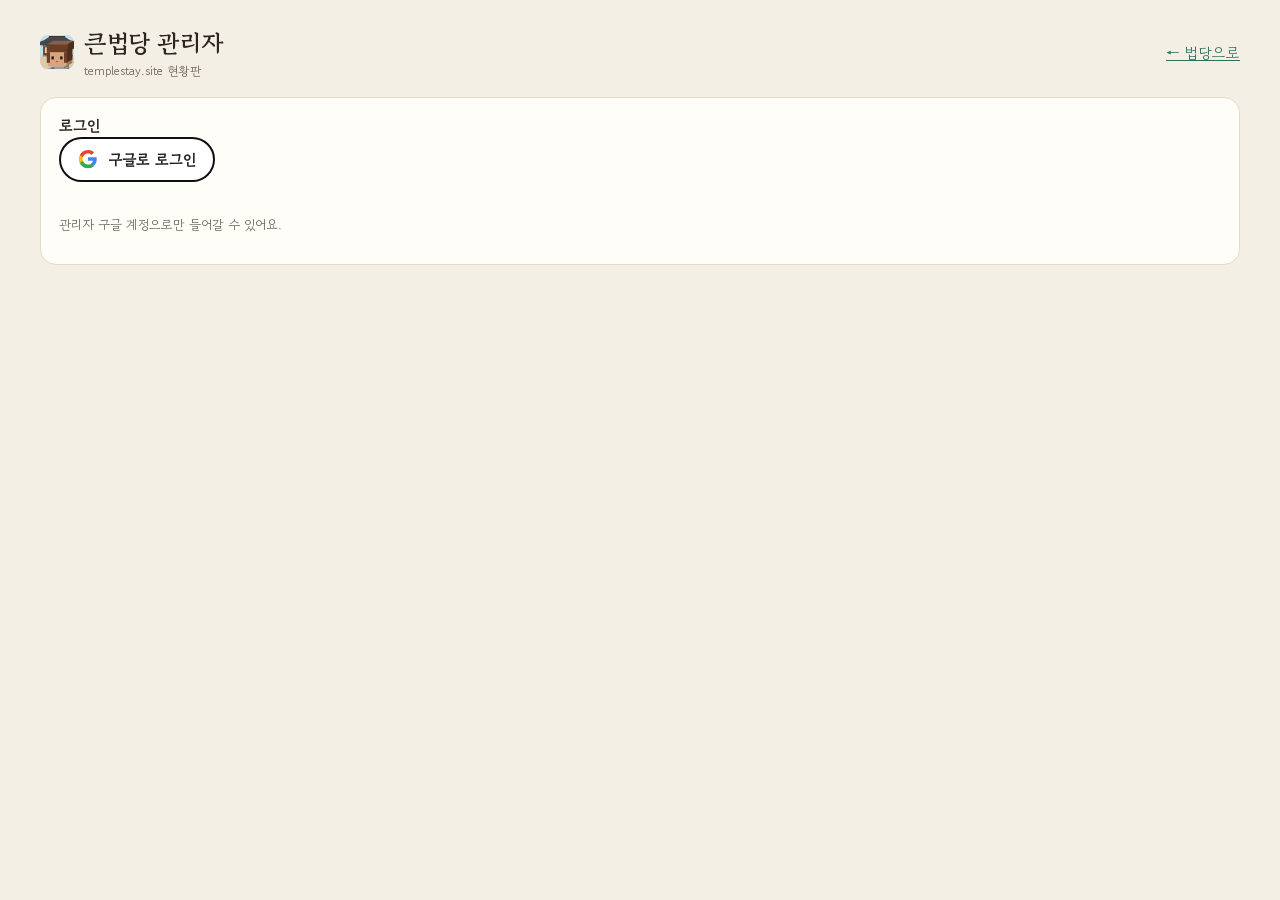
==== commit 2362e66f: "메뉴 정리: 사용 설명서 · 개인 설정(내 기록 · 내 사진 · 계정 · 환경) · 신고하기, 자료 출처는 아래 링크 줄로. 찍은 사진은 이 기기 안(IndexedDB)에 모아 보" ====
--- a/admin.html
+++ b/admin.html
@@ -72,8 +72,8 @@
   .vbars { position: relative; display: flex; align-items: flex-end; gap: 4px; height: 190px; padding-top: 18px; border-bottom: 1px solid var(--line);
     background: linear-gradient(var(--grid) 1px, transparent 1px) 0 18px / 100% 43px; }
   .vbars .col { position: relative; flex: 1; height: 100%; display: flex; flex-direction: column; justify-content: flex-end; align-items: center; min-width: 0; cursor: default; }
-  .vbars .col i { width: 100%; max-width: 30px; background: var(--jade-pale); border-radius: 4px 4px 0 0; min-height: 2px; }
-  .vbars .col.hi i { background: var(--jade); }
+  .vbars .col i { width: 100%; max-width: 30px; background: var(--faint); opacity: .55; border-radius: 4px 4px 0 0; min-height: 2px; }
+  .vbars .col.hi i { background: var(--jade); opacity: 1; }
   .vbars.amber .col i { background: var(--amber-pale); } .vbars.amber .col.hi i { background: var(--amber); }
   .vbars .col:hover i { filter: brightness(.9); }
   .vbars .col em { position: absolute; font-style: normal; font-size: 11.5px; color: var(--fg); font-variant-numeric: tabular-nums; transform: translateY(-100%); padding-bottom: 2px; }
@@ -82,6 +82,18 @@
   .vbars.hours { gap: 2px; height: 160px; padding-top: 26px; background-position: 0 26px; }
   .headline { font-size: 13.5px; margin: 10px 0 0; }
   .headline b { color: var(--jade); }
+
+  /* 잔디: 한 칸 = 하루, 세로 7칸 = 한 주 (일~토). 많을수록 진한 초록 */
+  .grass-wrap { overflow-x: auto; padding-bottom: 4px; }
+  .grass { display: grid; grid-template-rows: repeat(7, 15px); grid-auto-flow: column; grid-auto-columns: 15px; gap: 3px; }
+  .grass i { border-radius: 3px; background: var(--grid); outline: 1px solid rgba(0,0,0,.04); outline-offset: -1px; }
+  :is(.grass, .grass-legend) i.l1 { background: #c6e3d3; } :is(.grass, .grass-legend) i.l2 { background: #8cc6aa; } :is(.grass, .grass-legend) i.l3 { background: #4f9e80; } :is(.grass, .grass-legend) i.l4 { background: #2f6f62; }
+  .grass i.today { outline: 2px solid var(--fg); outline-offset: -2px; }
+  .grass i.future { background: transparent; outline: none; }
+  @media (prefers-color-scheme: dark) { :is(.grass, .grass-legend) i.l1 { background: #24443a; } :is(.grass, .grass-legend) i.l2 { background: #2f6a58; } :is(.grass, .grass-legend) i.l3 { background: #4f9e80; } :is(.grass, .grass-legend) i.l4 { background: #7fd1b0; } }
+  .grass-legend { display: flex; align-items: center; gap: 4px; font-size: 11.5px; color: var(--muted); margin-top: 8px; }
+  .grass-legend i { width: 12px; height: 12px; border-radius: 3px; display: inline-block; }
+  .grass-months { display: grid; grid-auto-flow: column; grid-auto-columns: 15px; gap: 3px; font-size: 11px; color: var(--muted); height: 16px; }
 
   /* 가로 막대 (장소 · 하는 일 · 인기 · 순위) */
   .hbar { display: grid; gap: 7px; }
@@ -151,13 +163,6 @@
       <p id="g-err" class="err" role="alert"></p>
       <p class="muted">관리자 구글 계정으로만 들어갈 수 있어요.</p>
     </div>
-    <form id="login-form" autocomplete="off">
-      <label for="pw">관리자 비밀번호</label>
-      <input id="pw" type="password" autocomplete="current-password">
-      <p id="err" class="err" role="alert"></p>
-      <button type="submit">들어가기</button>
-      <p class="muted">이 기기에서 30일 동안 로그인이 유지돼요.</p>
-    </form>
   </section>
 
   <section id="dash" hidden style="display:grid;gap:16px">
@@ -173,10 +178,13 @@
 
     <div class="grid">
       <div class="card s8">
-        <div class="card-head"><h2>최근 14일</h2>
+        <div class="card-head"><h2>방문 잔디</h2>
           <div class="seg" id="seg-days" role="group" aria-label="볼 숫자">
             <button type="button" data-m="days" aria-pressed="true">방문</button><button type="button" data-m="joins" aria-pressed="false">입장</button><button type="button" data-m="wish" aria-pressed="false">연등</button><button type="button" data-m="peak" aria-pressed="false">최고 동시접속</button>
           </div></div>
+        <div class="grass-wrap"><div id="grass-m" class="grass-months"></div><div id="grass" class="grass"></div></div>
+        <div class="grass-legend">적게 <i style="background:var(--grid)"></i><i class="l1"></i><i class="l2"></i><i class="l3"></i><i class="l4"></i> 많이 · 한 칸이 하루, 세로 한 줄이 한 주 (위가 일요일)</div>
+        <h3 style="margin-top:16px">최근 14일</h3>
         <div id="days" class="vbars"></div><div id="days-x" class="xlab"></div>
         <p id="days-head" class="headline"></p>
       </div>
@@ -233,13 +241,13 @@
 <div id="tip" role="tooltip"></div>
 
 <script type="module">
-  import { RELAY_URL, FIREBASE, SCENES, ACTIONS, CHAR_TYPES, OUTFITS, ACCESSORIES, LOCATIONS, BODIES, SERVER_COUNT, SERVER_CAP } from './js/data.js';
+  import { RELAY_URL, FIREBASE, SCENES, ACTIONS, CHAR_TYPES, hairName, OUTFITS, ACCESSORIES, LOCATIONS, BODIES, SERVER_COUNT, SERVER_CAP } from './js/data.js';
   // 내 옆 친구 이름 (js/blocky.js 의 PETS 와 같게. 그 파일은 3D 그림 도구를 불러와서 여기서는 이름만 따로)
   const PET_NAMES = { dog: '강아지', cat: '고양이', russianblue: '러시안 블루', hamster: '햄스터', bunny: '토끼', panda: '판다', squirrel: '다람쥐', turtle: '거북이', squid: '오징어', fishbowl: '어항 물고기', baekgu: '백구', otter: '수달',
     ai: 'AI 짝꿍', claude: '클로드', drone: '드론', coffee: '커피잔', icecoffee: '아이스커피', book: '책 친구', laptop: '노트북', tablet: '태블릿', ghost: '꼬마 유령', pumpkin: '호박 등불', plant: '화분 친구', rocket: '꼬마 로켓', none: '친구 없이' };
   const ACT_NAMES = { ...Object.fromEntries(ACTIONS.map((a) => [a.id, a.name])), walk: '산보', jump: '점프' };
-  const TYPE_NAMES = Object.fromEntries(CHAR_TYPES.map((t) => [t.id, t.name]));
-  const TYPE_G_NAMES = Object.fromEntries(CHAR_TYPES.flatMap((t) => [[`${t.id}:f`, `${t.name} · 여`], [`${t.id}:m`, `${t.name} · 남`]]));
+  const TYPE_NAMES = Object.fromEntries(CHAR_TYPES.map((t) => [t.id, `${t.hairF} / ${t.hairM}`]));
+  const TYPE_G_NAMES = Object.fromEntries(CHAR_TYPES.flatMap((t) => [[`${t.id}:f`, `${hairName(t, 'f')} · 여`], [`${t.id}:m`, `${hairName(t, 'm')} · 남`]]));
   const OUTFIT_NAMES = { ...Object.fromEntries(OUTFITS.map((o) => [o.id, o.name])), own: '캐릭터 기본 옷' };
   const ACC_NAMES = { ...Object.fromEntries(ACCESSORIES.map((a) => [a.id, a.name])), none: '장신구 없이' };
   const DESIGN_NAMES = Object.fromEntries(LOCATIONS.map((l) => [l.id, l.name]));
@@ -266,7 +274,7 @@
   function show(logged) {
     $('#login').hidden = logged; $('#dash').hidden = !logged; $('#live-pill').hidden = !logged; $('#refresh').hidden = !logged;
     clearInterval(timer);
-    if (logged) { load(); timer = setInterval(load, 30000); } else setTimeout(() => $('#pw').focus(), 50);
+    if (logged) { load(); timer = setInterval(load, 30000); } else setTimeout(() => $('#google-btn').focus(), 50);
   }
 
   async function load() {
@@ -312,7 +320,18 @@
     wish: { name: '연등', unit: '개', get: (d) => S.wishDays?.[d] || 0, amber: true },
     peak: { name: '최고 동시접속', unit: '명', get: (d) => S.peaks?.[d]?.n || 0 },
   };
+  // 잔디: 최근 20주. 진하기 4단계는 기록된 날 중 가장 많은 날 기준
+  function renderGrass() {
+    const M = DAY_METRICS[view.days], today = kdayOf(Date.now());
+    const dow = new Date(today + 'T00:00:00Z').getUTCDay(), weeks = 20, n = weeks * 7 - (6 - dow);
+    const ds = lastDays(n), vals = ds.map(M.get), max = Math.max(1, ...vals);
+    const lv = (v) => !v ? '' : v >= max * 0.75 ? 'l4' : v >= max * 0.5 ? 'l3' : v >= max * 0.25 ? 'l2' : 'l1';
+    $('#grass').innerHTML = ds.map((d, i) => `<i class="${lv(vals[i])}${d === today ? ' today' : ''}" data-tip="${md(d)} (${wk(d)}) · ${M.name} ${num(vals[i])}${M.unit}"></i>`).join('') + '<i class="future"></i>'.repeat(6 - dow);
+    // 위쪽 달 이름: 그 주에 1일이 있으면
+    $('#grass-m').innerHTML = Array.from({ length: weeks }, (_, w) => { const f = ds.slice(w * 7, w * 7 + 7).find((d) => d.endsWith('-01')); return `<span>${f ? +f.slice(5, 7) + '월' : ''}</span>`; }).join('');
+  }
   function renderDays() {
+    renderGrass();
     const M = DAY_METRICS[view.days], ds = lastDays(14), vals = ds.map(M.get), max = Math.max(1, ...vals), today = ds[13];
     const top = vals.indexOf(Math.max(...vals));
     $('#days').classList.toggle('amber', !!M.amber);
@@ -344,7 +363,7 @@
   }
 
   // ── 지금: 장소 · 동작 · 서버 · 인기
-  const LIVE_TABS = [['pets', '친구', PET_NAMES], ['types', '캐릭터', TYPE_NAMES], ['bodies', '체형', BODY_NAMES], ['designs', '디자인', DESIGN_NAMES]];
+  const LIVE_TABS = [['pets', '친구', PET_NAMES], ['types', '머리', TYPE_NAMES], ['bodies', '체형', BODY_NAMES], ['designs', '디자인', DESIGN_NAMES]];
   function renderLive() {
     const L = S.live || {};
     hbar('#l-scenes', L.scenes, SCENE_NAMES, '지금은 접속한 분이 없어요');
@@ -361,7 +380,7 @@
   }
 
   // ── 누적 순위
-  const RANK_TABS = [['type', '캐릭터', TYPE_G_NAMES], ['body', '체형', BODY_NAMES], ['pet', '친구', PET_NAMES], ['outfit', '옷', OUTFIT_NAMES], ['acc', '장신구', ACC_NAMES], ['design', '디자인', DESIGN_NAMES], ['act', '동작', ACT_NAMES]];
+  const RANK_TABS = [['type', '머리', TYPE_G_NAMES], ['body', '체형', BODY_NAMES], ['pet', '친구', PET_NAMES], ['outfit', '옷', OUTFIT_NAMES], ['acc', '장신구', ACC_NAMES], ['design', '디자인', DESIGN_NAMES], ['act', '동작', ACT_NAMES]];
   function renderRank() {
     $('#seg-rank').innerHTML = RANK_TABS.map(([k, n]) => `<button type="button" data-rank="${k}" aria-pressed="${view.rank === k}">${n}</button>`).join('');
     const [k, , names] = RANK_TABS.find(([x]) => x === view.rank);
@@ -437,16 +456,6 @@
     load();
   });
 
-  $('#login-form').addEventListener('submit', async (e) => {
-    e.preventDefault();
-    $('#err').textContent = '';
-    const r = await fetch(`${RELAY_URL}/admin/login`, { method: 'POST', headers: { 'Content-Type': 'application/json' }, body: JSON.stringify({ password: $('#pw').value.trim() }) }).catch(() => null);
-    if (!r) return ($('#err').textContent = '서버에 닿지 않았어요. 잠시 뒤 다시 해 주세요');
-    if (r.status === 401) return ($('#err').textContent = '비밀번호가 맞지 않아요');
-    setTok((await r.json()).token);
-    $('#pw').value = '';
-    show(true);
-  });
   // 구글 로그인: Firebase 로 구글 창을 띄우고, 받은 증표를 서버가 검사해서 입장권을 준다
   if (FIREBASE.apiKey) {
     $('#google-box').hidden = false;
